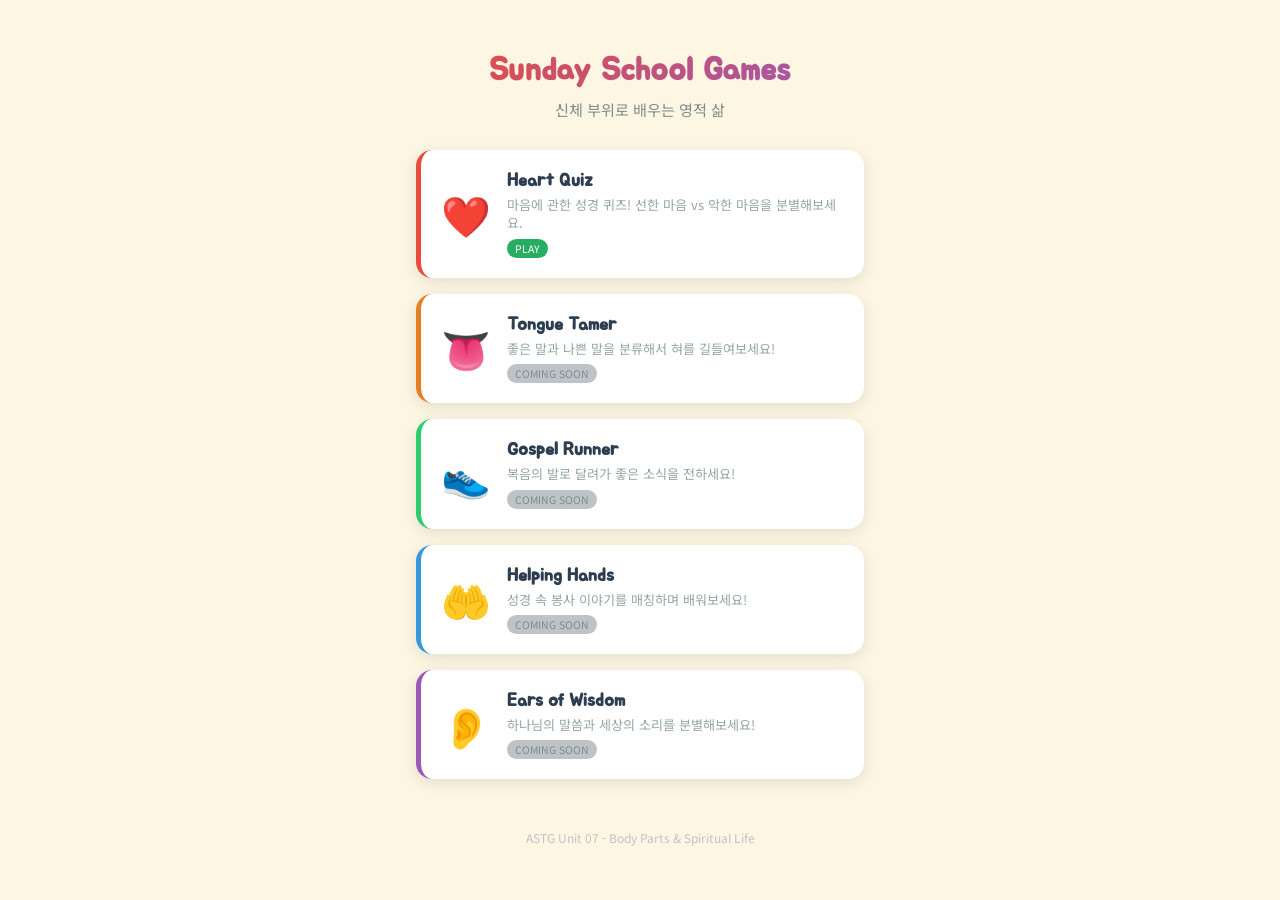
==== index.html @ 8e890123 "Initial setup: main page + Heart Quiz game - Main landing page with 5 game cards - Heart Quiz: 15 Bi" ====
<!DOCTYPE html>
<html lang="ko">
<head>
  <meta charset="UTF-8">
  <meta name="viewport" content="width=device-width, initial-scale=1.0, maximum-scale=1.0, user-scalable=no">
  <title>Sunday School Games</title>
  <link rel="stylesheet" href="css/style.css">
</head>
<body>
  <div class="container">
    <header class="main-header">
      <h1>Sunday School Games</h1>
      <p>신체 부위로 배우는 영적 삶</p>
    </header>

    <div class="game-grid">
      <a href="games/heart-quiz/index.html" class="game-card heart">
        <div class="icon">❤️</div>
        <div class="info">
          <h3>Heart Quiz</h3>
          <p>마음에 관한 성경 퀴즈! 선한 마음 vs 악한 마음을 분별해보세요.</p>
          <span class="badge ready">PLAY</span>
        </div>
      </a>

      <a href="games/tongue-tamer/index.html" class="game-card tongue">
        <div class="icon">👅</div>
        <div class="info">
          <h3>Tongue Tamer</h3>
          <p>좋은 말과 나쁜 말을 분류해서 혀를 길들여보세요!</p>
          <span class="badge coming">COMING SOON</span>
        </div>
      </a>

      <a href="games/gospel-runner/index.html" class="game-card feet">
        <div class="icon">👟</div>
        <div class="info">
          <h3>Gospel Runner</h3>
          <p>복음의 발로 달려가 좋은 소식을 전하세요!</p>
          <span class="badge coming">COMING SOON</span>
        </div>
      </a>

      <a href="games/helping-hands/index.html" class="game-card hands">
        <div class="icon">🤲</div>
        <div class="info">
          <h3>Helping Hands</h3>
          <p>성경 속 봉사 이야기를 매칭하며 배워보세요!</p>
          <span class="badge coming">COMING SOON</span>
        </div>
      </a>

      <a href="games/ears-of-wisdom/index.html" class="game-card ears">
        <div class="icon">👂</div>
        <div class="info">
          <h3>Ears of Wisdom</h3>
          <p>하나님의 말씀과 세상의 소리를 분별해보세요!</p>
          <span class="badge coming">COMING SOON</span>
        </div>
      </a>
    </div>

    <div class="footer">
      ASTG Unit 07 - Body Parts & Spiritual Life
    </div>
  </div>
</body>
</html>
---- css/style.css ----
/* ===== Shared Styles - Sunday School Games ===== */
@import url('https://fonts.googleapis.com/css2?family=Jua&family=Noto+Sans+KR:wght@400;700&display=swap');

:root {
  --heart-color: #e74c3c;
  --tongue-color: #e67e22;
  --feet-color: #2ecc71;
  --hands-color: #3498db;
  --ears-color: #9b59b6;
  --bg-color: #fdf6e3;
  --text-color: #2c3e50;
  --card-shadow: 0 4px 15px rgba(0,0,0,0.1);
}

* { margin: 0; padding: 0; box-sizing: border-box; }

body {
  font-family: 'Noto Sans KR', sans-serif;
  background: var(--bg-color);
  color: var(--text-color);
  min-height: 100dvh;
  -webkit-tap-highlight-color: transparent;
  user-select: none;
}

h1, h2, h3 { font-family: 'Jua', sans-serif; }

.container {
  max-width: 480px;
  margin: 0 auto;
  padding: 20px 16px;
}

/* ===== Main Page ===== */
.main-header {
  text-align: center;
  padding: 30px 0 20px;
}

.main-header h1 {
  font-size: 2rem;
  margin-bottom: 8px;
  background: linear-gradient(135deg, var(--heart-color), var(--ears-color));
  -webkit-background-clip: text;
  -webkit-text-fill-color: transparent;
  background-clip: text;
}

.main-header p {
  font-size: 0.95rem;
  color: #7f8c8d;
}

.game-grid {
  display: flex;
  flex-direction: column;
  gap: 16px;
  padding: 10px 0 30px;
}

.game-card {
  display: flex;
  align-items: center;
  gap: 16px;
  background: #fff;
  border-radius: 16px;
  padding: 20px;
  box-shadow: var(--card-shadow);
  text-decoration: none;
  color: inherit;
  transition: transform 0.2s, box-shadow 0.2s;
  border-left: 5px solid;
}

.game-card:active {
  transform: scale(0.97);
}

.game-card .icon {
  font-size: 2.5rem;
  min-width: 50px;
  text-align: center;
}

.game-card .info h3 {
  font-size: 1.1rem;
  margin-bottom: 4px;
}

.game-card .info p {
  font-size: 0.82rem;
  color: #95a5a6;
  line-height: 1.4;
}

.game-card.heart { border-left-color: var(--heart-color); }
.game-card.tongue { border-left-color: var(--tongue-color); }
.game-card.feet { border-left-color: var(--feet-color); }
.game-card.hands { border-left-color: var(--hands-color); }
.game-card.ears { border-left-color: var(--ears-color); }

.badge {
  font-size: 0.65rem;
  padding: 2px 8px;
  border-radius: 10px;
  color: #fff;
  display: inline-block;
  margin-top: 6px;
}

.badge.ready { background: #27ae60; }
.badge.coming { background: #bdc3c7; color: #7f8c8d; }

/* ===== Game Common ===== */
.game-header {
  display: flex;
  align-items: center;
  gap: 12px;
  padding: 16px 0;
}

.game-header .back-btn {
  width: 40px;
  height: 40px;
  border-radius: 50%;
  border: none;
  background: #fff;
  box-shadow: var(--card-shadow);
  font-size: 1.2rem;
  cursor: pointer;
  display: flex;
  align-items: center;
  justify-content: center;
}

.game-header h2 {
  font-size: 1.3rem;
}

.score-bar {
  display: flex;
  justify-content: space-between;
  align-items: center;
  background: #fff;
  border-radius: 12px;
  padding: 12px 16px;
  margin-bottom: 16px;
  box-shadow: var(--card-shadow);
  font-size: 0.9rem;
}

.score-bar .score { font-weight: 700; color: var(--heart-color); }
.score-bar .progress { color: #95a5a6; }

/* ===== Heart Quiz Specific ===== */
.quiz-card {
  background: #fff;
  border-radius: 16px;
  padding: 24px 20px;
  box-shadow: var(--card-shadow);
  margin-bottom: 16px;
  text-align: center;
}

.quiz-card .verse {
  font-size: 0.85rem;
  color: #7f8c8d;
  margin-bottom: 12px;
  font-style: italic;
}

.quiz-card .question {
  font-size: 1.05rem;
  font-weight: 700;
  line-height: 1.5;
  margin-bottom: 20px;
}

.choices {
  display: flex;
  flex-direction: column;
  gap: 10px;
}

.choice-btn {
  width: 100%;
  padding: 14px 16px;
  border: 2px solid #ecf0f1;
  border-radius: 12px;
  background: #fff;
  font-size: 0.95rem;
  cursor: pointer;
  transition: all 0.2s;
  text-align: left;
  font-family: 'Noto Sans KR', sans-serif;
}

.choice-btn:active { transform: scale(0.98); }

.choice-btn.correct {
  border-color: #27ae60;
  background: #e8f8f0;
  color: #27ae60;
  font-weight: 700;
}

.choice-btn.wrong {
  border-color: var(--heart-color);
  background: #fdecea;
  color: var(--heart-color);
}

.choice-btn:disabled {
  cursor: default;
  opacity: 0.7;
}

.explanation {
  margin-top: 16px;
  padding: 16px;
  background: #fef9e7;
  border-radius: 12px;
  font-size: 0.85rem;
  line-height: 1.6;
  text-align: left;
  display: none;
}

.explanation.show { display: block; }

.next-btn {
  width: 100%;
  padding: 16px;
  border: none;
  border-radius: 12px;
  background: var(--heart-color);
  color: #fff;
  font-size: 1rem;
  font-weight: 700;
  font-family: 'Jua', sans-serif;
  cursor: pointer;
  margin-top: 12px;
  display: none;
  transition: opacity 0.2s;
}

.next-btn.show { display: block; }
.next-btn:active { opacity: 0.8; }

/* ===== Result Screen ===== */
.result-screen {
  text-align: center;
  padding: 40px 20px;
  background: #fff;
  border-radius: 16px;
  box-shadow: var(--card-shadow);
}

.result-screen .emoji { font-size: 4rem; margin-bottom: 16px; }
.result-screen h2 { font-size: 1.5rem; margin-bottom: 8px; }
.result-screen .result-score { font-size: 2.5rem; font-weight: 700; color: var(--heart-color); margin: 16px 0; }
.result-screen .result-msg { font-size: 0.95rem; color: #7f8c8d; margin-bottom: 24px; line-height: 1.5; }

.result-screen .btn-group {
  display: flex;
  flex-direction: column;
  gap: 10px;
}

.retry-btn {
  padding: 14px;
  border: none;
  border-radius: 12px;
  background: var(--heart-color);
  color: #fff;
  font-size: 1rem;
  font-weight: 700;
  font-family: 'Jua', sans-serif;
  cursor: pointer;
}

.home-btn {
  padding: 14px;
  border: 2px solid #ecf0f1;
  border-radius: 12px;
  background: #fff;
  color: var(--text-color);
  font-size: 1rem;
  font-family: 'Jua', sans-serif;
  cursor: pointer;
  text-decoration: none;
  display: block;
}

/* ===== Footer ===== */
.footer {
  text-align: center;
  padding: 20px 0;
  font-size: 0.75rem;
  color: #bdc3c7;
}
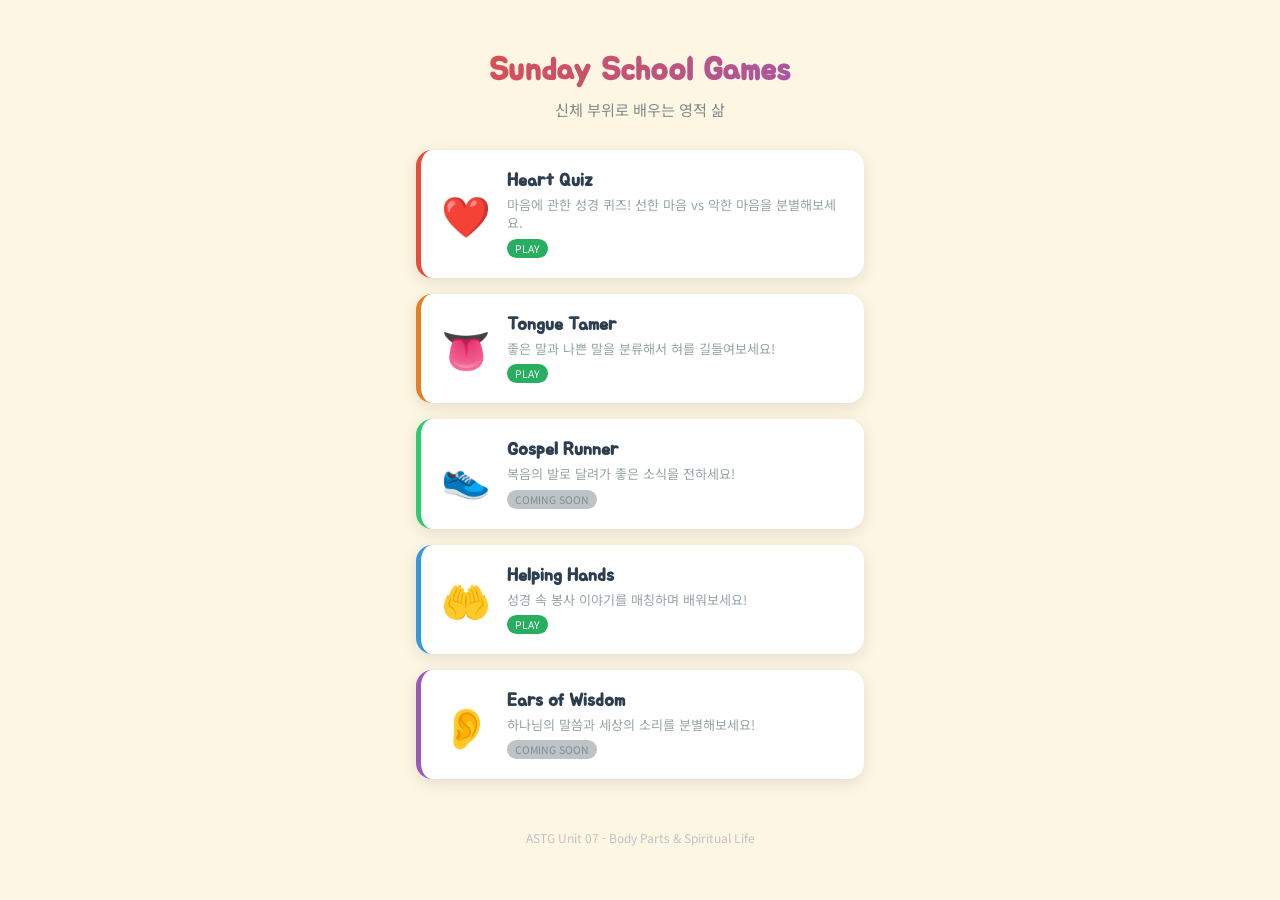
==== commit afbe7f7a: "Add Tongue Tamer and Helping Hands games - Tongue Tamer: Swipe-based word sorting game (good vs bad " ====
--- a/index.html
+++ b/index.html
@@ -28,7 +28,7 @@
         <div class="info">
           <h3>Tongue Tamer</h3>
           <p>좋은 말과 나쁜 말을 분류해서 혀를 길들여보세요!</p>
-          <span class="badge coming">COMING SOON</span>
+          <span class="badge ready">PLAY</span>
         </div>
       </a>
 
@@ -46,7 +46,7 @@
         <div class="info">
           <h3>Helping Hands</h3>
           <p>성경 속 봉사 이야기를 매칭하며 배워보세요!</p>
-          <span class="badge coming">COMING SOON</span>
+          <span class="badge ready">PLAY</span>
         </div>
       </a>
 
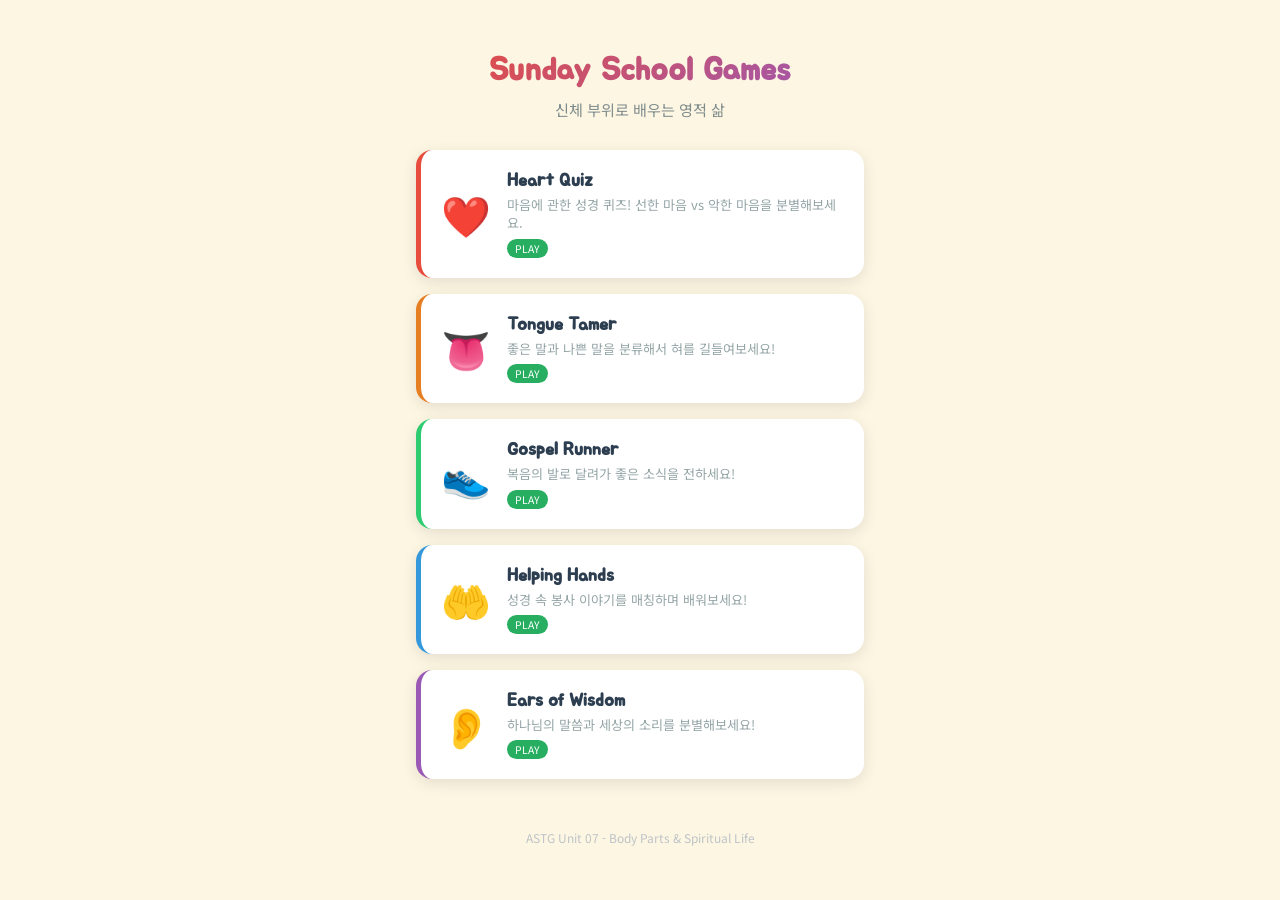
==== commit 60dbf2ce: "Add Ears of Wisdom and Gospel Runner games - Ears of Wisdom: Discernment game - sort true vs false t" ====
--- a/index.html
+++ b/index.html
@@ -37,7 +37,7 @@
         <div class="info">
           <h3>Gospel Runner</h3>
           <p>복음의 발로 달려가 좋은 소식을 전하세요!</p>
-          <span class="badge coming">COMING SOON</span>
+          <span class="badge ready">PLAY</span>
         </div>
       </a>
 
@@ -55,7 +55,7 @@
         <div class="info">
           <h3>Ears of Wisdom</h3>
           <p>하나님의 말씀과 세상의 소리를 분별해보세요!</p>
-          <span class="badge coming">COMING SOON</span>
+          <span class="badge ready">PLAY</span>
         </div>
       </a>
     </div>
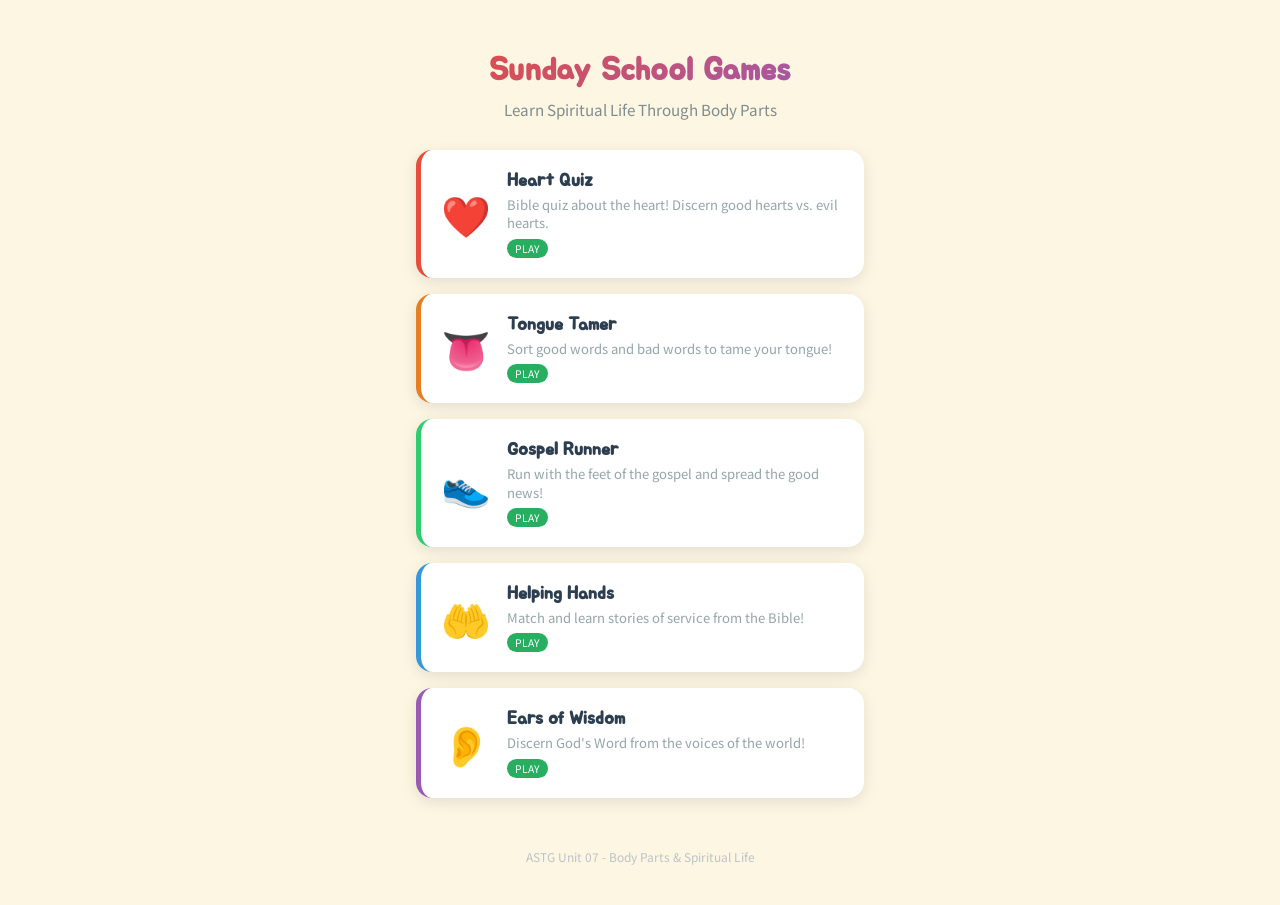
==== commit 503f9060: "Translate all games from Korean to English All 6 HTML files updated: index.html, heart-quiz, tongue-" ====
--- a/index.html
+++ b/index.html
@@ -1,5 +1,5 @@
 <!DOCTYPE html>
-<html lang="ko">
+<html lang="en">
 <head>
   <meta charset="UTF-8">
   <meta name="viewport" content="width=device-width, initial-scale=1.0, maximum-scale=1.0, user-scalable=no">
@@ -10,7 +10,7 @@
   <div class="container">
     <header class="main-header">
       <h1>Sunday School Games</h1>
-      <p>신체 부위로 배우는 영적 삶</p>
+      <p>Learn Spiritual Life Through Body Parts</p>
     </header>
 
     <div class="game-grid">
@@ -18,7 +18,7 @@
         <div class="icon">❤️</div>
         <div class="info">
           <h3>Heart Quiz</h3>
-          <p>마음에 관한 성경 퀴즈! 선한 마음 vs 악한 마음을 분별해보세요.</p>
+          <p>Bible quiz about the heart! Discern good hearts vs. evil hearts.</p>
           <span class="badge ready">PLAY</span>
         </div>
       </a>
@@ -27,7 +27,7 @@
         <div class="icon">👅</div>
         <div class="info">
           <h3>Tongue Tamer</h3>
-          <p>좋은 말과 나쁜 말을 분류해서 혀를 길들여보세요!</p>
+          <p>Sort good words and bad words to tame your tongue!</p>
           <span class="badge ready">PLAY</span>
         </div>
       </a>
@@ -36,7 +36,7 @@
         <div class="icon">👟</div>
         <div class="info">
           <h3>Gospel Runner</h3>
-          <p>복음의 발로 달려가 좋은 소식을 전하세요!</p>
+          <p>Run with the feet of the gospel and spread the good news!</p>
           <span class="badge ready">PLAY</span>
         </div>
       </a>
@@ -45,7 +45,7 @@
         <div class="icon">🤲</div>
         <div class="info">
           <h3>Helping Hands</h3>
-          <p>성경 속 봉사 이야기를 매칭하며 배워보세요!</p>
+          <p>Match and learn stories of service from the Bible!</p>
           <span class="badge ready">PLAY</span>
         </div>
       </a>
@@ -54,7 +54,7 @@
         <div class="icon">👂</div>
         <div class="info">
           <h3>Ears of Wisdom</h3>
-          <p>하나님의 말씀과 세상의 소리를 분별해보세요!</p>
+          <p>Discern God's Word from the voices of the world!</p>
           <span class="badge ready">PLAY</span>
         </div>
       </a>
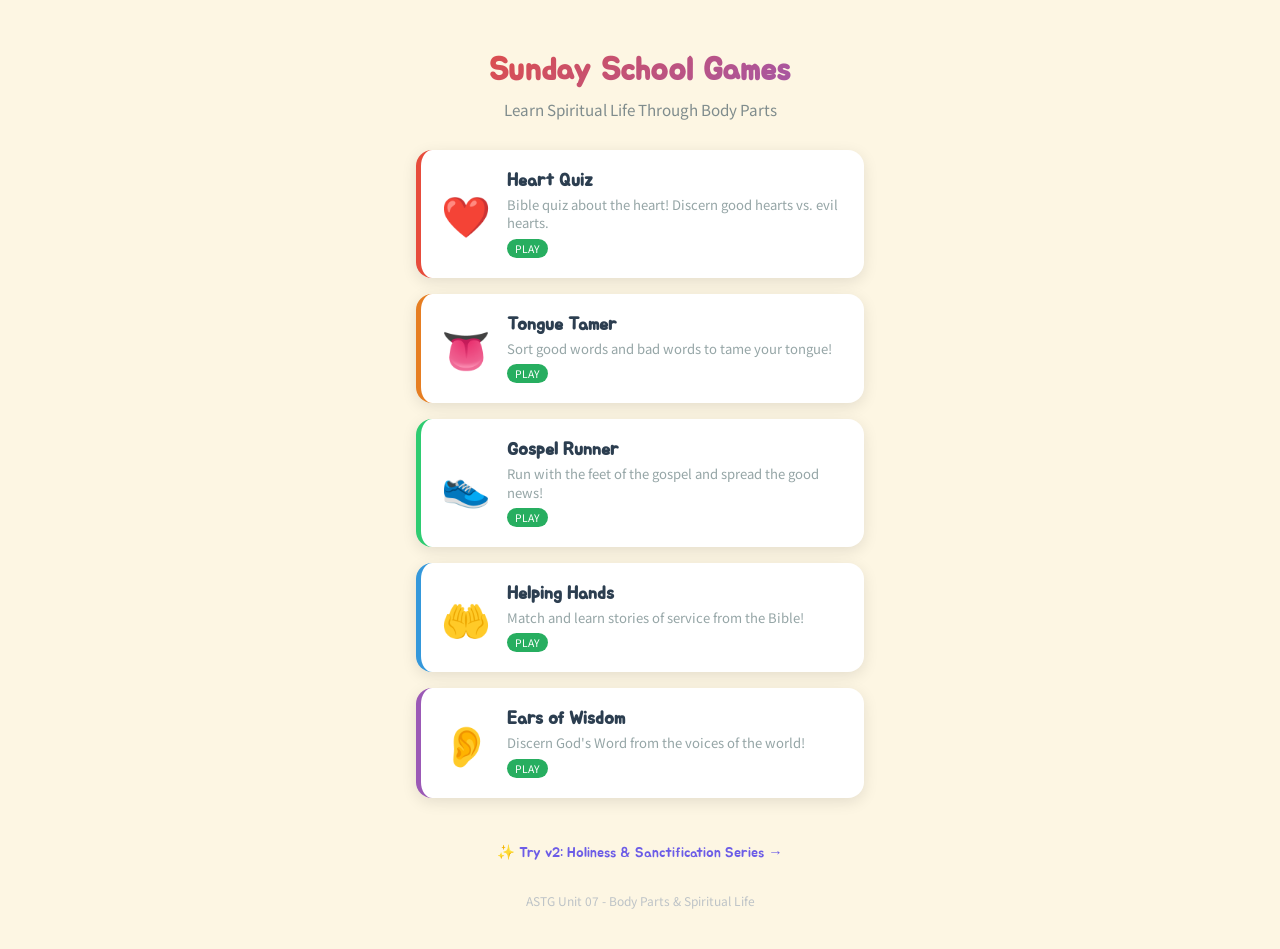
==== commit 04f48fa7: "Add v2 infrastructure: hub page, shared CSS, utilities, profile system v2 is at /v2/ endpoint (separ" ====
--- a/index.html
+++ b/index.html
@@ -60,6 +60,12 @@
       </a>
     </div>
 
+    <div class="nav-links" style="text-align:center; padding:10px 0;">
+      <a href="v2/index.html" style="font-size:0.9rem; color:#6c5ce7; text-decoration:none; font-family:'Jua',sans-serif;">
+        ✨ Try v2: Holiness &amp; Sanctification Series →
+      </a>
+    </div>
+
     <div class="footer">
       ASTG Unit 07 - Body Parts & Spiritual Life
     </div>
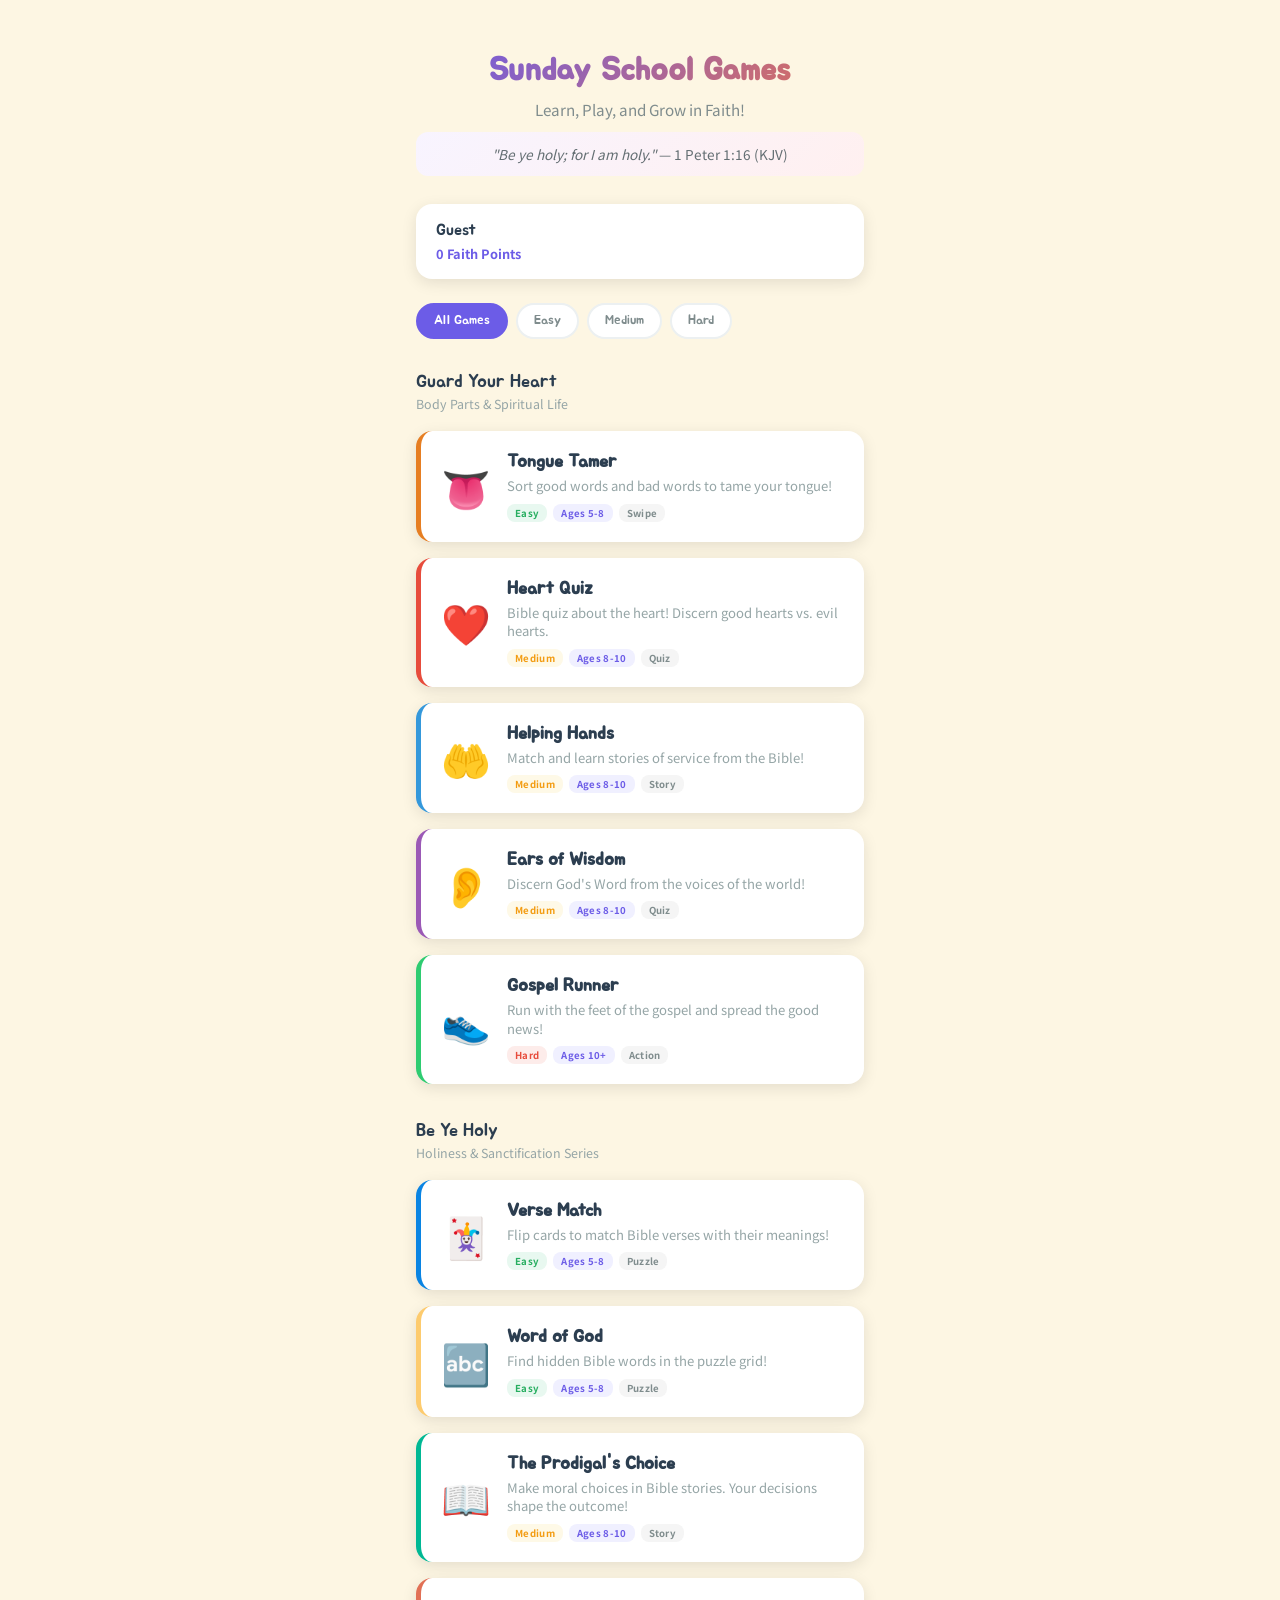
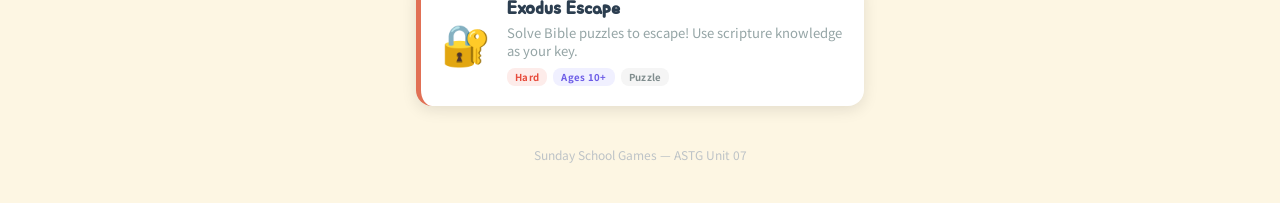
==== commit 7254c595: "Unify v1 and v2 into single hub page with filtering - Merge all 9 games into one root index.html wit" ====
--- a/index.html
+++ b/index.html
@@ -4,71 +4,290 @@
   <meta charset="UTF-8">
   <meta name="viewport" content="width=device-width, initial-scale=1.0, maximum-scale=1.0, user-scalable=no">
   <title>Sunday School Games</title>
-  <link rel="stylesheet" href="css/style.css">
+  <link rel="stylesheet" href="v2/css/style.css">
+  <style>
+    /* ===== Hub-specific: v1 card colors ===== */
+    .game-card.heart { border-left-color: #e74c3c; }
+    .game-card.tongue { border-left-color: #e67e22; }
+    .game-card.feet { border-left-color: #2ecc71; }
+    .game-card.hands { border-left-color: #3498db; }
+    .game-card.ears { border-left-color: #9b59b6; }
+
+    /* ===== Filter Tabs ===== */
+    .filter-tabs {
+      display: flex;
+      gap: 8px;
+      padding: 8px 0 16px;
+      overflow-x: auto;
+      -webkit-overflow-scrolling: touch;
+    }
+
+    .filter-tabs::-webkit-scrollbar { display: none; }
+
+    .filter-btn {
+      padding: 8px 16px;
+      border: 2px solid #ecf0f1;
+      border-radius: 20px;
+      background: #fff;
+      font-size: 0.8rem;
+      font-family: 'Jua', sans-serif;
+      cursor: pointer;
+      white-space: nowrap;
+      transition: all 0.2s;
+      color: #7f8c8d;
+    }
+
+    .filter-btn.active {
+      border-color: #6c5ce7;
+      background: #6c5ce7;
+      color: #fff;
+    }
+
+    .filter-btn:active { transform: scale(0.95); }
+
+    /* ===== Section Headers ===== */
+    .section-header {
+      padding: 16px 0 8px;
+    }
+
+    .section-title {
+      font-size: 1.1rem;
+      font-family: 'Jua', sans-serif;
+      color: #2c3e50;
+    }
+
+    .section-subtitle {
+      font-size: 0.78rem;
+      color: #95a5a6;
+      margin-top: 2px;
+    }
+
+    /* ===== Card Tags ===== */
+    .card-tags {
+      display: flex;
+      gap: 6px;
+      margin-top: 8px;
+      flex-wrap: wrap;
+    }
+
+    .tag {
+      font-size: 0.6rem;
+      padding: 2px 8px;
+      border-radius: 8px;
+      font-weight: 700;
+      letter-spacing: 0.3px;
+    }
+
+    .tag.easy { background: #e8f8f0; color: #27ae60; }
+    .tag.medium { background: #fef9e7; color: #f39c12; }
+    .tag.hard { background: #fdecea; color: #e74c3c; }
+    .tag.age { background: #f0f0ff; color: #6c5ce7; }
+    .tag.type { background: #f5f5f5; color: #7f8c8d; }
+
+    /* ===== Game sections hide/show ===== */
+    .game-section { display: block; }
+    .game-section.hidden { display: none; }
+    .game-card.hidden { display: none; }
+  </style>
 </head>
 <body>
   <div class="container">
     <header class="main-header">
       <h1>Sunday School Games</h1>
-      <p>Learn Spiritual Life Through Body Parts</p>
+      <p>Learn, Play, and Grow in Faith!</p>
+      <div class="verse-banner">
+        <em>"Be ye holy; for I am holy."</em> — 1 Peter 1:16 (KJV)
+      </div>
     </header>
 
-    <div class="game-grid">
-      <a href="games/heart-quiz/index.html" class="game-card heart">
-        <div class="icon">❤️</div>
-        <div class="info">
-          <h3>Heart Quiz</h3>
-          <p>Bible quiz about the heart! Discern good hearts vs. evil hearts.</p>
-          <span class="badge ready">PLAY</span>
-        </div>
-      </a>
-
-      <a href="games/tongue-tamer/index.html" class="game-card tongue">
-        <div class="icon">👅</div>
-        <div class="info">
-          <h3>Tongue Tamer</h3>
-          <p>Sort good words and bad words to tame your tongue!</p>
-          <span class="badge ready">PLAY</span>
-        </div>
-      </a>
-
-      <a href="games/gospel-runner/index.html" class="game-card feet">
-        <div class="icon">👟</div>
-        <div class="info">
-          <h3>Gospel Runner</h3>
-          <p>Run with the feet of the gospel and spread the good news!</p>
-          <span class="badge ready">PLAY</span>
-        </div>
-      </a>
-
-      <a href="games/helping-hands/index.html" class="game-card hands">
-        <div class="icon">🤲</div>
-        <div class="info">
-          <h3>Helping Hands</h3>
-          <p>Match and learn stories of service from the Bible!</p>
-          <span class="badge ready">PLAY</span>
-        </div>
-      </a>
-
-      <a href="games/ears-of-wisdom/index.html" class="game-card ears">
-        <div class="icon">👂</div>
-        <div class="info">
-          <h3>Ears of Wisdom</h3>
-          <p>Discern God's Word from the voices of the world!</p>
-          <span class="badge ready">PLAY</span>
-        </div>
-      </a>
+    <div id="profile-bar" class="profile-bar">
+      <div class="profile-info">
+        <span class="profile-name" id="profile-name">Guest</span>
+        <span class="profile-score" id="profile-score">0 Faith Points</span>
+      </div>
+      <div class="profile-badges" id="profile-badges"></div>
     </div>
 
-    <div class="nav-links" style="text-align:center; padding:10px 0;">
-      <a href="v2/index.html" style="font-size:0.9rem; color:#6c5ce7; text-decoration:none; font-family:'Jua',sans-serif;">
-        ✨ Try v2: Holiness &amp; Sanctification Series →
-      </a>
+    <!-- Filter Tabs -->
+    <div class="filter-tabs">
+      <button class="filter-btn active" data-filter="all">All Games</button>
+      <button class="filter-btn" data-filter="easy">Easy</button>
+      <button class="filter-btn" data-filter="medium">Medium</button>
+      <button class="filter-btn" data-filter="hard">Hard</button>
     </div>
 
+    <!-- Series 1: Guard Your Heart -->
+    <section class="game-section" data-series="body">
+      <div class="section-header">
+        <div class="section-title">Guard Your Heart</div>
+        <div class="section-subtitle">Body Parts & Spiritual Life</div>
+      </div>
+
+      <div class="game-grid">
+        <a href="games/tongue-tamer/index.html" class="game-card tongue" data-difficulty="easy">
+          <div class="icon">👅</div>
+          <div class="info">
+            <h3>Tongue Tamer</h3>
+            <p>Sort good words and bad words to tame your tongue!</p>
+            <div class="card-tags">
+              <span class="tag easy">Easy</span>
+              <span class="tag age">Ages 5-8</span>
+              <span class="tag type">Swipe</span>
+            </div>
+          </div>
+        </a>
+
+        <a href="games/heart-quiz/index.html" class="game-card heart" data-difficulty="medium">
+          <div class="icon">❤️</div>
+          <div class="info">
+            <h3>Heart Quiz</h3>
+            <p>Bible quiz about the heart! Discern good hearts vs. evil hearts.</p>
+            <div class="card-tags">
+              <span class="tag medium">Medium</span>
+              <span class="tag age">Ages 8-10</span>
+              <span class="tag type">Quiz</span>
+            </div>
+          </div>
+        </a>
+
+        <a href="games/helping-hands/index.html" class="game-card hands" data-difficulty="medium">
+          <div class="icon">🤲</div>
+          <div class="info">
+            <h3>Helping Hands</h3>
+            <p>Match and learn stories of service from the Bible!</p>
+            <div class="card-tags">
+              <span class="tag medium">Medium</span>
+              <span class="tag age">Ages 8-10</span>
+              <span class="tag type">Story</span>
+            </div>
+          </div>
+        </a>
+
+        <a href="games/ears-of-wisdom/index.html" class="game-card ears" data-difficulty="medium">
+          <div class="icon">👂</div>
+          <div class="info">
+            <h3>Ears of Wisdom</h3>
+            <p>Discern God's Word from the voices of the world!</p>
+            <div class="card-tags">
+              <span class="tag medium">Medium</span>
+              <span class="tag age">Ages 8-10</span>
+              <span class="tag type">Quiz</span>
+            </div>
+          </div>
+        </a>
+
+        <a href="games/gospel-runner/index.html" class="game-card feet" data-difficulty="hard">
+          <div class="icon">👟</div>
+          <div class="info">
+            <h3>Gospel Runner</h3>
+            <p>Run with the feet of the gospel and spread the good news!</p>
+            <div class="card-tags">
+              <span class="tag hard">Hard</span>
+              <span class="tag age">Ages 10+</span>
+              <span class="tag type">Action</span>
+            </div>
+          </div>
+        </a>
+      </div>
+    </section>
+
+    <!-- Series 2: Be Ye Holy -->
+    <section class="game-section" data-series="holy">
+      <div class="section-header">
+        <div class="section-title">Be Ye Holy</div>
+        <div class="section-subtitle">Holiness & Sanctification Series</div>
+      </div>
+
+      <div class="game-grid">
+        <a href="v2/games/verse-match/index.html" class="game-card match" data-difficulty="easy">
+          <div class="icon">🃏</div>
+          <div class="info">
+            <h3>Verse Match</h3>
+            <p>Flip cards to match Bible verses with their meanings!</p>
+            <div class="card-tags">
+              <span class="tag easy">Easy</span>
+              <span class="tag age">Ages 5-8</span>
+              <span class="tag type">Puzzle</span>
+            </div>
+          </div>
+        </a>
+
+        <a href="v2/games/word-puzzle/index.html" class="game-card word" data-difficulty="easy">
+          <div class="icon">🔤</div>
+          <div class="info">
+            <h3>Word of God</h3>
+            <p>Find hidden Bible words in the puzzle grid!</p>
+            <div class="card-tags">
+              <span class="tag easy">Easy</span>
+              <span class="tag age">Ages 5-8</span>
+              <span class="tag type">Puzzle</span>
+            </div>
+          </div>
+        </a>
+
+        <a href="v2/games/visual-novel/index.html" class="game-card novel" data-difficulty="medium">
+          <div class="icon">📖</div>
+          <div class="info">
+            <h3>The Prodigal's Choice</h3>
+            <p>Make moral choices in Bible stories. Your decisions shape the outcome!</p>
+            <div class="card-tags">
+              <span class="tag medium">Medium</span>
+              <span class="tag age">Ages 8-10</span>
+              <span class="tag type">Story</span>
+            </div>
+          </div>
+        </a>
+
+        <a href="v2/games/escape-room/index.html" class="game-card escape" data-difficulty="hard">
+          <div class="icon">🔐</div>
+          <div class="info">
+            <h3>Exodus Escape</h3>
+            <p>Solve Bible puzzles to escape! Use scripture knowledge as your key.</p>
+            <div class="card-tags">
+              <span class="tag hard">Hard</span>
+              <span class="tag age">Ages 10+</span>
+              <span class="tag type">Puzzle</span>
+            </div>
+          </div>
+        </a>
+      </div>
+    </section>
+
     <div class="footer">
-      ASTG Unit 07 - Body Parts & Spiritual Life
+      Sunday School Games — ASTG Unit 07
     </div>
   </div>
+
+  <script src="v2/js/shared.js"></script>
+  <script src="v2/js/profile.js"></script>
+  <script>
+    // ===== Filter Logic =====
+    const filterBtns = document.querySelectorAll('.filter-btn');
+    const allCards = document.querySelectorAll('.game-card');
+    const sections = document.querySelectorAll('.game-section');
+
+    filterBtns.forEach(btn => {
+      btn.addEventListener('click', () => {
+        filterBtns.forEach(b => b.classList.remove('active'));
+        btn.classList.add('active');
+
+        const filter = btn.dataset.filter;
+
+        if (filter === 'all') {
+          allCards.forEach(c => c.classList.remove('hidden'));
+          sections.forEach(s => s.classList.remove('hidden'));
+        } else {
+          allCards.forEach(card => {
+            card.classList.toggle('hidden', card.dataset.difficulty !== filter);
+          });
+          // Hide section if all its cards are hidden
+          sections.forEach(section => {
+            const visibleCards = section.querySelectorAll('.game-card:not(.hidden)');
+            section.classList.toggle('hidden', visibleCards.length === 0);
+          });
+        }
+      });
+    });
+  </script>
 </body>
 </html>
--- a/v2/css/style.css
+++ b/v2/css/style.css
@@ -0,0 +1,593 @@
+/* ===== Sunday School Games v2 — Shared Styles ===== */
+@import url('https://fonts.googleapis.com/css2?family=Jua&family=Noto+Sans+KR:wght@400;700&display=swap');
+
+:root {
+  --primary: #6c5ce7;
+  --primary-light: #a29bfe;
+  --escape-color: #e17055;
+  --novel-color: #00b894;
+  --match-color: #0984e3;
+  --word-color: #fdcb6e;
+  --bg-color: #fdf6e3;
+  --text-color: #2c3e50;
+  --card-shadow: 0 4px 15px rgba(0,0,0,0.1);
+  --correct-color: #27ae60;
+  --wrong-color: #e74c3c;
+}
+
+* { margin: 0; padding: 0; box-sizing: border-box; }
+
+body {
+  font-family: 'Noto Sans KR', sans-serif;
+  background: var(--bg-color);
+  color: var(--text-color);
+  min-height: 100dvh;
+  -webkit-tap-highlight-color: transparent;
+  user-select: none;
+}
+
+h1, h2, h3 { font-family: 'Jua', sans-serif; }
+
+.container {
+  max-width: 480px;
+  margin: 0 auto;
+  padding: 20px 16px;
+}
+
+/* ===== Main Page ===== */
+.main-header {
+  text-align: center;
+  padding: 30px 0 12px;
+}
+
+.main-header h1 {
+  font-size: 2rem;
+  margin-bottom: 8px;
+  background: linear-gradient(135deg, var(--primary), var(--escape-color));
+  -webkit-background-clip: text;
+  -webkit-text-fill-color: transparent;
+  background-clip: text;
+}
+
+.main-header p {
+  font-size: 0.95rem;
+  color: #7f8c8d;
+}
+
+.verse-banner {
+  margin-top: 12px;
+  padding: 12px 16px;
+  background: linear-gradient(135deg, #f8f4ff, #fff0f0);
+  border-radius: 12px;
+  font-size: 0.85rem;
+  color: #636e72;
+  line-height: 1.5;
+}
+
+/* ===== Profile Bar ===== */
+.profile-bar {
+  background: #fff;
+  border-radius: 16px;
+  padding: 16px 20px;
+  margin: 16px 0;
+  box-shadow: var(--card-shadow);
+  display: flex;
+  justify-content: space-between;
+  align-items: center;
+}
+
+.profile-info {
+  display: flex;
+  flex-direction: column;
+  gap: 4px;
+}
+
+.profile-name {
+  font-family: 'Jua', sans-serif;
+  font-size: 1rem;
+}
+
+.profile-score {
+  font-size: 0.8rem;
+  color: var(--primary);
+  font-weight: 700;
+}
+
+.profile-badges {
+  display: flex;
+  gap: 4px;
+}
+
+.profile-badges .badge-icon {
+  font-size: 1.2rem;
+}
+
+/* ===== Game Grid ===== */
+.game-grid {
+  display: flex;
+  flex-direction: column;
+  gap: 16px;
+  padding: 10px 0 20px;
+}
+
+.game-card {
+  display: flex;
+  align-items: center;
+  gap: 16px;
+  background: #fff;
+  border-radius: 16px;
+  padding: 20px;
+  box-shadow: var(--card-shadow);
+  text-decoration: none;
+  color: inherit;
+  transition: transform 0.2s, box-shadow 0.2s;
+  border-left: 5px solid;
+}
+
+.game-card:active { transform: scale(0.97); }
+
+.game-card .icon {
+  font-size: 2.5rem;
+  min-width: 50px;
+  text-align: center;
+}
+
+.game-card .info h3 {
+  font-size: 1.1rem;
+  margin-bottom: 4px;
+}
+
+.game-card .info p {
+  font-size: 0.82rem;
+  color: #95a5a6;
+  line-height: 1.4;
+}
+
+.game-card.escape { border-left-color: var(--escape-color); }
+.game-card.novel { border-left-color: var(--novel-color); }
+.game-card.match { border-left-color: var(--match-color); }
+.game-card.word { border-left-color: var(--word-color); }
+
+.badge {
+  font-size: 0.65rem;
+  padding: 2px 8px;
+  border-radius: 10px;
+  color: #fff;
+  display: inline-block;
+  margin-top: 6px;
+}
+
+.badge.ready { background: #27ae60; }
+.badge.coming { background: #bdc3c7; color: #7f8c8d; }
+
+/* ===== Nav Links ===== */
+.nav-links {
+  text-align: center;
+  padding: 10px 0;
+}
+
+.nav-link {
+  font-size: 0.85rem;
+  color: var(--primary);
+  text-decoration: none;
+}
+
+.nav-link:hover { text-decoration: underline; }
+
+/* ===== Game Common ===== */
+.game-header {
+  display: flex;
+  align-items: center;
+  gap: 12px;
+  padding: 16px 0;
+}
+
+.game-header .back-btn {
+  width: 40px;
+  height: 40px;
+  border-radius: 50%;
+  border: none;
+  background: #fff;
+  box-shadow: var(--card-shadow);
+  font-size: 1.2rem;
+  cursor: pointer;
+  display: flex;
+  align-items: center;
+  justify-content: center;
+  text-decoration: none;
+  color: inherit;
+}
+
+.game-header h2 { font-size: 1.3rem; }
+
+.score-bar {
+  display: flex;
+  justify-content: space-between;
+  align-items: center;
+  background: #fff;
+  border-radius: 12px;
+  padding: 12px 16px;
+  margin-bottom: 16px;
+  box-shadow: var(--card-shadow);
+  font-size: 0.9rem;
+}
+
+.score-bar .score { font-weight: 700; color: var(--primary); }
+.score-bar .progress { color: #95a5a6; }
+
+/* ===== Quiz/Card Styles ===== */
+.game-card-panel {
+  background: #fff;
+  border-radius: 16px;
+  padding: 24px 20px;
+  box-shadow: var(--card-shadow);
+  margin-bottom: 16px;
+  text-align: center;
+}
+
+.game-card-panel .verse {
+  font-size: 0.85rem;
+  color: #7f8c8d;
+  margin-bottom: 12px;
+  font-style: italic;
+}
+
+.game-card-panel .question {
+  font-size: 1.05rem;
+  font-weight: 700;
+  line-height: 1.5;
+  margin-bottom: 20px;
+}
+
+/* ===== Button Styles ===== */
+.btn-primary {
+  width: 100%;
+  padding: 16px;
+  border: none;
+  border-radius: 12px;
+  background: var(--primary);
+  color: #fff;
+  font-size: 1rem;
+  font-weight: 700;
+  font-family: 'Jua', sans-serif;
+  cursor: pointer;
+  transition: opacity 0.2s;
+}
+
+.btn-primary:active { opacity: 0.8; }
+
+.btn-secondary {
+  width: 100%;
+  padding: 14px;
+  border: 2px solid #ecf0f1;
+  border-radius: 12px;
+  background: #fff;
+  color: var(--text-color);
+  font-size: 1rem;
+  font-family: 'Jua', sans-serif;
+  cursor: pointer;
+  text-decoration: none;
+  display: block;
+  text-align: center;
+}
+
+.btn-group {
+  display: flex;
+  flex-direction: column;
+  gap: 10px;
+}
+
+/* ===== Choice Buttons ===== */
+.choices {
+  display: flex;
+  flex-direction: column;
+  gap: 10px;
+}
+
+.choice-btn {
+  width: 100%;
+  padding: 14px 16px;
+  border: 2px solid #ecf0f1;
+  border-radius: 12px;
+  background: #fff;
+  font-size: 0.95rem;
+  cursor: pointer;
+  transition: all 0.2s;
+  text-align: left;
+  font-family: 'Noto Sans KR', sans-serif;
+}
+
+.choice-btn:active { transform: scale(0.98); }
+.choice-btn.correct { border-color: var(--correct-color); background: #e8f8f0; color: var(--correct-color); font-weight: 700; }
+.choice-btn.wrong { border-color: var(--wrong-color); background: #fdecea; color: var(--wrong-color); }
+.choice-btn:disabled { cursor: default; opacity: 0.7; }
+
+/* ===== Explanation ===== */
+.explanation {
+  margin-top: 16px;
+  padding: 16px;
+  background: #fef9e7;
+  border-radius: 12px;
+  font-size: 0.85rem;
+  line-height: 1.6;
+  text-align: left;
+  display: none;
+}
+
+.explanation.show { display: block; }
+
+/* ===== Result Screen ===== */
+.result-screen {
+  text-align: center;
+  padding: 40px 20px;
+  background: #fff;
+  border-radius: 16px;
+  box-shadow: var(--card-shadow);
+}
+
+.result-screen .emoji { font-size: 4rem; margin-bottom: 16px; }
+.result-screen h2 { font-size: 1.5rem; margin-bottom: 8px; }
+.result-screen .result-score { font-size: 2.5rem; font-weight: 700; color: var(--primary); margin: 16px 0; }
+.result-screen .result-msg { font-size: 0.95rem; color: #7f8c8d; margin-bottom: 24px; line-height: 1.5; }
+
+/* ===== Footer ===== */
+.footer {
+  text-align: center;
+  padding: 20px 0;
+  font-size: 0.75rem;
+  color: #bdc3c7;
+}
+
+/* ===== Memory Game Grid ===== */
+.memory-grid {
+  display: grid;
+  gap: 10px;
+  padding: 10px 0;
+}
+
+.memory-grid.size-4x3 { grid-template-columns: repeat(4, 1fr); }
+.memory-grid.size-4x4 { grid-template-columns: repeat(4, 1fr); }
+
+.memory-card {
+  aspect-ratio: 3/4;
+  border-radius: 12px;
+  cursor: pointer;
+  perspective: 600px;
+  position: relative;
+}
+
+.memory-card .card-inner {
+  width: 100%;
+  height: 100%;
+  position: relative;
+  transition: transform 0.5s;
+  transform-style: preserve-3d;
+}
+
+.memory-card.flipped .card-inner { transform: rotateY(180deg); }
+
+.memory-card .card-front,
+.memory-card .card-back {
+  position: absolute;
+  width: 100%;
+  height: 100%;
+  border-radius: 12px;
+  backface-visibility: hidden;
+  display: flex;
+  align-items: center;
+  justify-content: center;
+  padding: 6px;
+  font-size: 0.7rem;
+  line-height: 1.3;
+  text-align: center;
+}
+
+.memory-card .card-front {
+  background: linear-gradient(135deg, var(--primary), var(--primary-light));
+  color: #fff;
+  font-size: 1.5rem;
+}
+
+.memory-card .card-back {
+  background: #fff;
+  border: 2px solid var(--primary-light);
+  transform: rotateY(180deg);
+  color: var(--text-color);
+}
+
+.memory-card.matched .card-back {
+  border-color: var(--correct-color);
+  background: #e8f8f0;
+}
+
+/* ===== Word Search Grid ===== */
+.word-grid {
+  display: grid;
+  gap: 2px;
+  padding: 10px 0;
+  touch-action: none;
+}
+
+.word-grid .cell {
+  aspect-ratio: 1;
+  display: flex;
+  align-items: center;
+  justify-content: center;
+  font-size: 1.1rem;
+  font-weight: 700;
+  font-family: monospace;
+  background: #fff;
+  border-radius: 4px;
+  cursor: pointer;
+  transition: all 0.15s;
+  text-transform: uppercase;
+}
+
+.word-grid .cell.selected { background: var(--primary-light); color: #fff; }
+.word-grid .cell.found { background: var(--correct-color); color: #fff; }
+
+.word-list {
+  display: flex;
+  flex-wrap: wrap;
+  gap: 8px;
+  padding: 12px 0;
+}
+
+.word-list .word-item {
+  padding: 6px 12px;
+  background: #fff;
+  border-radius: 8px;
+  font-size: 0.8rem;
+  font-weight: 700;
+  box-shadow: 0 2px 6px rgba(0,0,0,0.08);
+}
+
+.word-list .word-item.found {
+  background: var(--correct-color);
+  color: #fff;
+  text-decoration: line-through;
+}
+
+/* ===== Visual Novel ===== */
+.vn-scene {
+  background: #fff;
+  border-radius: 16px;
+  overflow: hidden;
+  box-shadow: var(--card-shadow);
+  margin-bottom: 16px;
+}
+
+.vn-illustration {
+  width: 100%;
+  height: 200px;
+  display: flex;
+  align-items: center;
+  justify-content: center;
+  font-size: 5rem;
+  background: linear-gradient(135deg, #dfe6e9, #b2bec3);
+}
+
+.vn-text {
+  padding: 20px;
+}
+
+.vn-speaker {
+  font-family: 'Jua', sans-serif;
+  font-size: 0.9rem;
+  color: var(--novel-color);
+  margin-bottom: 8px;
+}
+
+.vn-dialogue {
+  font-size: 0.92rem;
+  line-height: 1.7;
+  color: #2d3436;
+  margin-bottom: 16px;
+}
+
+.vn-verse {
+  font-size: 0.8rem;
+  font-style: italic;
+  color: #636e72;
+  padding: 10px 14px;
+  background: #fef9e7;
+  border-radius: 8px;
+  margin-bottom: 16px;
+  line-height: 1.5;
+}
+
+.vn-choices {
+  display: flex;
+  flex-direction: column;
+  gap: 10px;
+}
+
+.vn-choice-btn {
+  width: 100%;
+  padding: 14px 16px;
+  border: 2px solid var(--novel-color);
+  border-radius: 12px;
+  background: #fff;
+  font-size: 0.9rem;
+  cursor: pointer;
+  transition: all 0.2s;
+  text-align: left;
+  font-family: 'Noto Sans KR', sans-serif;
+  color: var(--text-color);
+}
+
+.vn-choice-btn:active { transform: scale(0.98); }
+.vn-choice-btn:hover { background: #e8f8f0; }
+
+/* ===== Escape Room ===== */
+.room-panel {
+  background: #fff;
+  border-radius: 16px;
+  padding: 24px 20px;
+  box-shadow: var(--card-shadow);
+  margin-bottom: 16px;
+}
+
+.room-scene {
+  width: 100%;
+  height: 180px;
+  border-radius: 12px;
+  display: flex;
+  align-items: center;
+  justify-content: center;
+  font-size: 4rem;
+  margin-bottom: 16px;
+}
+
+.room-desc {
+  font-size: 0.9rem;
+  line-height: 1.6;
+  color: #636e72;
+  margin-bottom: 16px;
+}
+
+.timer-bar {
+  display: flex;
+  align-items: center;
+  gap: 8px;
+  font-size: 0.85rem;
+  color: var(--escape-color);
+  font-weight: 700;
+  margin-bottom: 12px;
+}
+
+.timer-bar .timer-fill {
+  flex: 1;
+  height: 8px;
+  background: #ecf0f1;
+  border-radius: 4px;
+  overflow: hidden;
+}
+
+.timer-bar .timer-fill .fill {
+  height: 100%;
+  background: var(--escape-color);
+  border-radius: 4px;
+  transition: width 1s linear;
+}
+
+.puzzle-input {
+  width: 100%;
+  padding: 14px 16px;
+  border: 2px solid #ecf0f1;
+  border-radius: 12px;
+  font-size: 1rem;
+  font-family: 'Noto Sans KR', sans-serif;
+  text-align: center;
+  outline: none;
+  transition: border-color 0.2s;
+}
+
+.puzzle-input:focus { border-color: var(--escape-color); }
+
+.hint-text {
+  font-size: 0.8rem;
+  color: #b2bec3;
+  text-align: center;
+  margin-top: 8px;
+}
